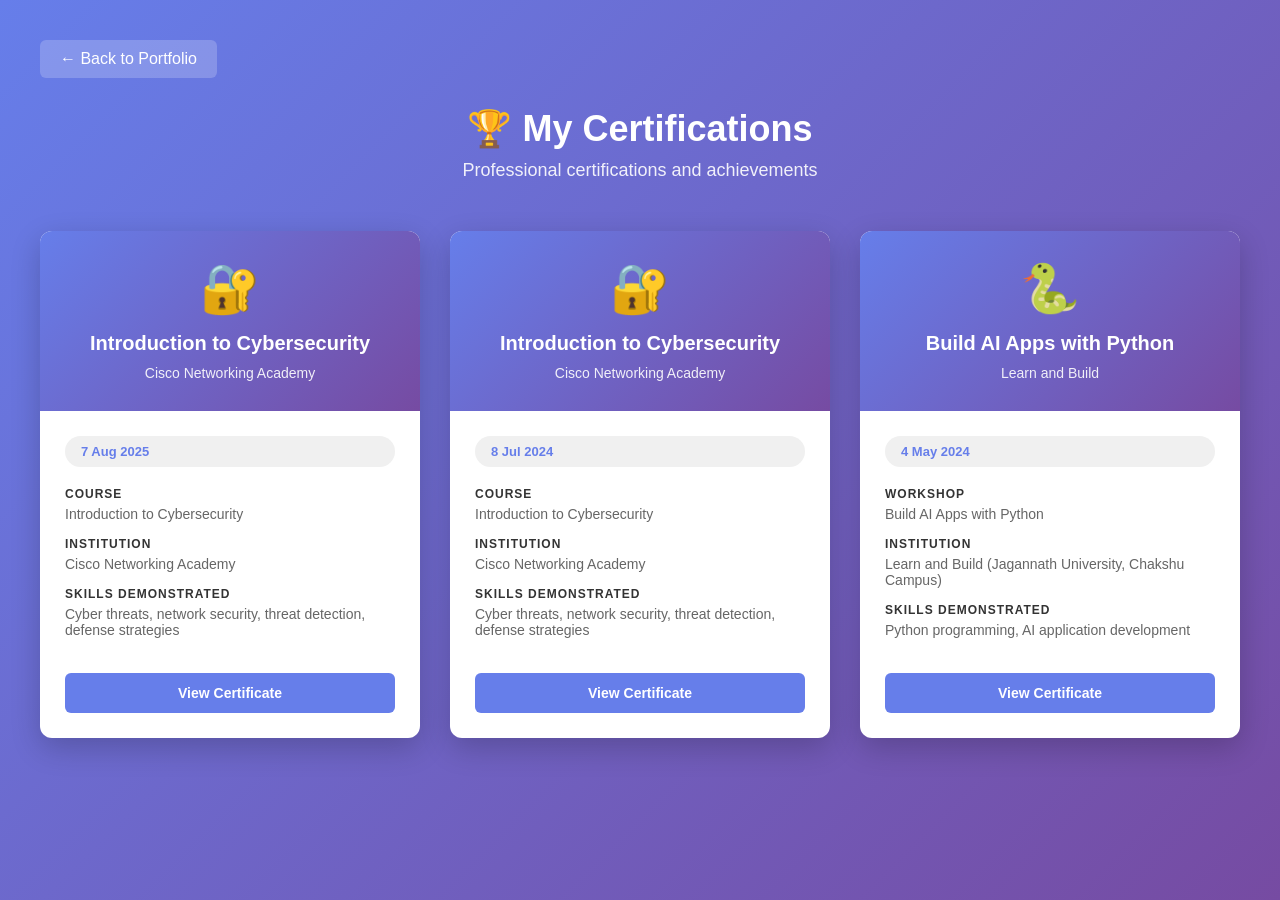
==== certificates.html @ 0ea15960 "Finalize portfolio website" ====
<!DOCTYPE html>
<html lang="en">
<head>
  <meta charset="UTF-8">
  <meta name="viewport" content="width=device-width, initial-scale=1.0">
  <title>Luv Kumar - Certifications</title>
  <style>
    * {
      margin: 0;
      padding: 0;
      box-sizing: border-box;
    }

    body {
      font-family: 'Segoe UI', Tahoma, Geneva, Verdana, sans-serif;
      background: linear-gradient(135deg, #667eea 0%, #764ba2 100%);
      min-height: 100vh;
      padding: 40px 20px;
    }

    .container {
      max-width: 1200px;
      margin: 0 auto;
    }

    header {
      text-align: center;
      color: white;
      margin-bottom: 50px;
    }

    header h1 {
      font-size: 36px;
      margin-bottom: 10px;
    }

    header p {
      font-size: 18px;
      opacity: 0.9;
    }

    .back-link {
      display: inline-block;
      margin-bottom: 30px;
      padding: 10px 20px;
      background: rgba(255, 255, 255, 0.2);
      color: white;
      text-decoration: none;
      border-radius: 6px;
      transition: all 0.2s ease;
    }

    .back-link:hover {
      background: rgba(255, 255, 255, 0.3);
    }

    .certificates-grid {
      display: grid;
      grid-template-columns: repeat(auto-fit, minmax(300px, 1fr));
      gap: 30px;
      margin-bottom: 50px;
    }

    .cert-card {
      background: white;
      border-radius: 12px;
      overflow: hidden;
      box-shadow: 0 10px 30px rgba(0, 0, 0, 0.2);
      transition: transform 0.3s ease, box-shadow 0.3s ease;
      display: flex;
      flex-direction: column;
    }

    .cert-card:hover {
      transform: translateY(-8px);
      box-shadow: 0 15px 40px rgba(0, 0, 0, 0.3);
    }

    .cert-header {
      background: linear-gradient(135deg, #667eea 0%, #764ba2 100%);
      color: white;
      padding: 30px 20px;
      text-align: center;
    }

    .cert-icon {
      font-size: 48px;
      margin-bottom: 15px;
    }

    .cert-header h2 {
      font-size: 20px;
      margin-bottom: 10px;
    }

    .cert-issuer {
      font-size: 14px;
      opacity: 0.9;
    }

    .cert-body {
      padding: 25px;
      flex: 1;
      display: flex;
      flex-direction: column;
    }

    .cert-details {
      margin-bottom: 20px;
      flex: 1;
    }

    .cert-detail-item {
      margin-bottom: 15px;
    }

    .cert-detail-label {
      font-weight: 600;
      color: #333;
      font-size: 12px;
      text-transform: uppercase;
      letter-spacing: 1px;
    }

    .cert-detail-value {
      color: #666;
      font-size: 14px;
      margin-top: 5px;
    }

    .cert-date {
      display: inline-block;
      background: #f0f0f0;
      color: #667eea;
      padding: 8px 16px;
      border-radius: 20px;
      font-size: 13px;
      font-weight: 600;
      margin-bottom: 20px;
    }

    .cert-actions {
      display: flex;
      gap: 10px;
    }

    .cert-btn {
      flex: 1;
      padding: 12px 16px;
      border: none;
      border-radius: 6px;
      font-size: 14px;
      font-weight: 600;
      cursor: pointer;
      transition: all 0.2s ease;
      text-decoration: none;
      text-align: center;
      display: inline-flex;
      align-items: center;
      justify-content: center;
    }

    .cert-btn-view {
      background: #667eea;
      color: white;
    }

    .cert-btn-view:hover {
      background: #5568d3;
    }

    .cert-btn-download {
      background: #f0f0f0;
      color: #333;
    }

    .cert-btn-download:hover {
      background: #e0e0e0;
    }

    .modal {
      display: none !important;
      position: fixed;
      top: 0;
      left: 0;
      width: 100%;
      height: 100%;
      background: rgba(0, 0, 0, 0.8) !important;
      z-index: 9999 !important;
      padding: 20px;
      overflow: auto;
    }

    .modal.active {
      display: flex !important;
      align-items: center;
      justify-content: center;
    }

    .modal-content {
      background: white;
      border-radius: 12px;
      max-width: 700px;
      width: 100%;
      position: relative;
      box-shadow: 0 20px 60px rgba(0, 0, 0, 0.3);
    }

    .modal-header {
      display: flex;
      justify-content: space-between;
      align-items: center;
      padding: 25px;
      border-bottom: 2px solid #f0f0f0;
      background: #f9f9f9;
    }

    .modal-header h2 {
      font-size: 22px;
      color: #333;
      margin: 0;
    }

    .modal-close {
      background: none;
      border: none;
      font-size: 32px;
      color: #999;
      cursor: pointer;
      transition: color 0.2s ease;
      padding: 0;
      width: 40px;
      height: 40px;
      display: flex;
      align-items: center;
      justify-content: center;
    }

    .modal-close:hover {
      color: #667eea;
    }

    .modal-body {
      padding: 40px 30px;
      text-align: center;
      background: white;
    }


    .modal-body img {
      max-width: 100%;
      height: auto;
      border-radius: 6px;
    }

    .cert-download-btn {
      display: inline-block;
      margin-top: 20px;
      padding: 12px 30px;
      background: var(--primary);
      color: white;
      text-decoration: none;
      border-radius: 6px;
      font-weight: 600;
      transition: background 0.2s ease;
    }

    .cert-download-btn:hover {
      background: #1e40af;
    }

    .certificate-preview {
      background: #f5f5f5;
      padding: 40px;
      border-radius: 6px;
      margin-bottom: 20px;
      text-align: center;
      color: #999;
    }

    @media (max-width: 768px) {
      header h1 {
        font-size: 28px;
      }

      .certificates-grid {
        grid-template-columns: 1fr;
      }

      .modal-body {
        padding: 20px;
      }
    }
  </style>
</head>
<body>
  <div class="container">
    <a href="index.html" class="back-link">← Back to Portfolio</a>

    <header>
      <h1>🏆 My Certifications</h1>
      <p>Professional certifications and achievements</p>
    </header>

    <div class="certificates-grid">
      <!-- Certificate 1 -->
      <div class="cert-card">
        <div class="cert-header">
          <div class="cert-icon">🔐</div>
          <h2>Introduction to Cybersecurity</h2>
          <div class="cert-issuer">Cisco Networking Academy</div>
        </div>
        <div class="cert-body">
          <span class="cert-date">7 Aug 2025</span>
          <div class="cert-details">
            <div class="cert-detail-item">
              <div class="cert-detail-label">Course</div>
              <div class="cert-detail-value">Introduction to Cybersecurity</div>
            </div>
            <div class="cert-detail-item">
              <div class="cert-detail-label">Institution</div>
              <div class="cert-detail-value">Cisco Networking Academy</div>
            </div>
            <div class="cert-detail-item">
              <div class="cert-detail-label">Skills Demonstrated</div>
              <div class="cert-detail-value">Cyber threats, network security, threat detection, defense strategies</div>
            </div>
          </div>
          <div class="cert-actions">
            <button class="cert-btn cert-btn-view" onclick="openModal('cert1')">View Certificate</button>
          </div>
        </div>
      </div>

      <!-- Certificate 2 -->
      <div class="cert-card">
        <div class="cert-header">
          <div class="cert-icon">🔐</div>
          <h2>Introduction to Cybersecurity</h2>
          <div class="cert-issuer">Cisco Networking Academy</div>
        </div>
        <div class="cert-body">
          <span class="cert-date">8 Jul 2024</span>
          <div class="cert-details">
            <div class="cert-detail-item">
              <div class="cert-detail-label">Course</div>
              <div class="cert-detail-value">Introduction to Cybersecurity</div>
            </div>
            <div class="cert-detail-item">
              <div class="cert-detail-label">Institution</div>
              <div class="cert-detail-value">Cisco Networking Academy</div>
            </div>
            <div class="cert-detail-item">
              <div class="cert-detail-label">Skills Demonstrated</div>
              <div class="cert-detail-value">Cyber threats, network security, threat detection, defense strategies</div>
            </div>
          </div>
          <div class="cert-actions">
            <button class="cert-btn cert-btn-view" onclick="openModal('cert2')">View Certificate</button>
          </div>
        </div>
      </div>

      <!-- Certificate 3 -->
      <div class="cert-card">
        <div class="cert-header">
          <div class="cert-icon">🐍</div>
          <h2>Build AI Apps with Python</h2>
          <div class="cert-issuer">Learn and Build</div>
        </div>
        <div class="cert-body">
          <span class="cert-date">4 May 2024</span>
          <div class="cert-details">
            <div class="cert-detail-item">
              <div class="cert-detail-label">Workshop</div>
              <div class="cert-detail-value">Build AI Apps with Python</div>
            </div>
            <div class="cert-detail-item">
              <div class="cert-detail-label">Institution</div>
              <div class="cert-detail-value">Learn and Build (Jagannath University, Chakshu Campus)</div>
            </div>
            <div class="cert-detail-item">
              <div class="cert-detail-label">Skills Demonstrated</div>
              <div class="cert-detail-value">Python programming, AI application development</div>
            </div>
          </div>
          <div class="cert-actions">
            <button class="cert-btn cert-btn-view" onclick="openModal('cert3')">View Certificate</button>
          </div>
        </div>
      </div>
    </div>
  </div>

  <div id="cert1Modal" class="modal">
    <div class="modal-content">
      <div class="modal-header">
        <h2>Introduction to Cybersecurity (Aug 2025)</h2>
        <button class="modal-close" onclick="closeModal('cert1')">×</button>
      </div>
      <div class="modal-body">
        <div class="certificate-preview">📄 Certificate PDF File</div>
        <p style="color: #666; margin-bottom: 10px;"><strong>Issued by:</strong> Cisco Networking Academy</p>
        <p style="color: #666; margin-bottom: 20px;"><strong>Completion Date:</strong> 7 August 2025</p>
        <a href="Introduction_to_Cybersecurity_certificate_krishshukla10000-gmail-com.pdf" download class="cert-download-btn">⬇ Download Certificate</a>
      </div>
    </div>
  </div>

  <div id="cert2Modal" class="modal">
    <div class="modal-content">
      <div class="modal-header">
        <h2>Introduction to Cybersecurity (Jul 2024)</h2>
        <button class="modal-close" onclick="closeModal('cert2')">×</button>
      </div>
      <div class="modal-body">
        <div class="certificate-preview">📄 Certificate PDF File</div>
        <p style="color: #666; margin-bottom: 10px;"><strong>Issued by:</strong> Cisco Networking Academy</p>
        <p style="color: #666; margin-bottom: 20px;"><strong>Completion Date:</strong> 8 July 2024</p>
        <a href="LuvKumar-JNUJ_July24_CYB_-certificate.pdf" download class="cert-download-btn">⬇ Download Certificate</a>
      </div>
    </div>
  </div>

  <div id="cert3Modal" class="modal">
    <div class="modal-content">
      <div class="modal-header">
        <h2>Build AI Apps with Python</h2>
        <button class="modal-close" onclick="closeModal('cert3')">×</button>
      </div>
      <div class="modal-body">
        <div class="certificate-preview">📄 Certificate PDF File</div>
        <p style="color: #666; margin-bottom: 10px;"><strong>Issued by:</strong> Learn and Build (Jagannath University)</p>
        <p style="color: #666; margin-bottom: 20px;"><strong>Completion Date:</strong> 4 May 2024</p>
        <a href="luv-kumar-certificate.pdf" download class="cert-download-btn">⬇ Download Certificate</a>
      </div>
    </div>
  </div>

  <script>
    function openModal(certId) {
      const modal = document.getElementById(certId + 'Modal');
      if (modal) {
        modal.classList.add('active');
      }
    }

    function closeModal(certId) {
      const modal = document.getElementById(certId + 'Modal');
      if (modal) {
        modal.classList.remove('active');
      }
    }

    // Close modal when clicking the close button
    document.querySelectorAll('.modal-close').forEach(btn => {
      btn.addEventListener('click', function(e) {
        e.stopPropagation();
        this.closest('.modal').classList.remove('active');
      });
    });

    // Close modal when clicking outside
    document.querySelectorAll('.modal').forEach(modal => {
      modal.addEventListener('click', function(e) {
        if (e.target === this) {
          this.classList.remove('active');
        }
      });
    });

    // Close on Escape key
    document.addEventListener('keydown', function(e) {
      if (e.key === 'Escape') {
        document.querySelectorAll('.modal.active').forEach(modal => {
          modal.classList.remove('active');
        });
      }
    });
  </script>
</body>
</html>
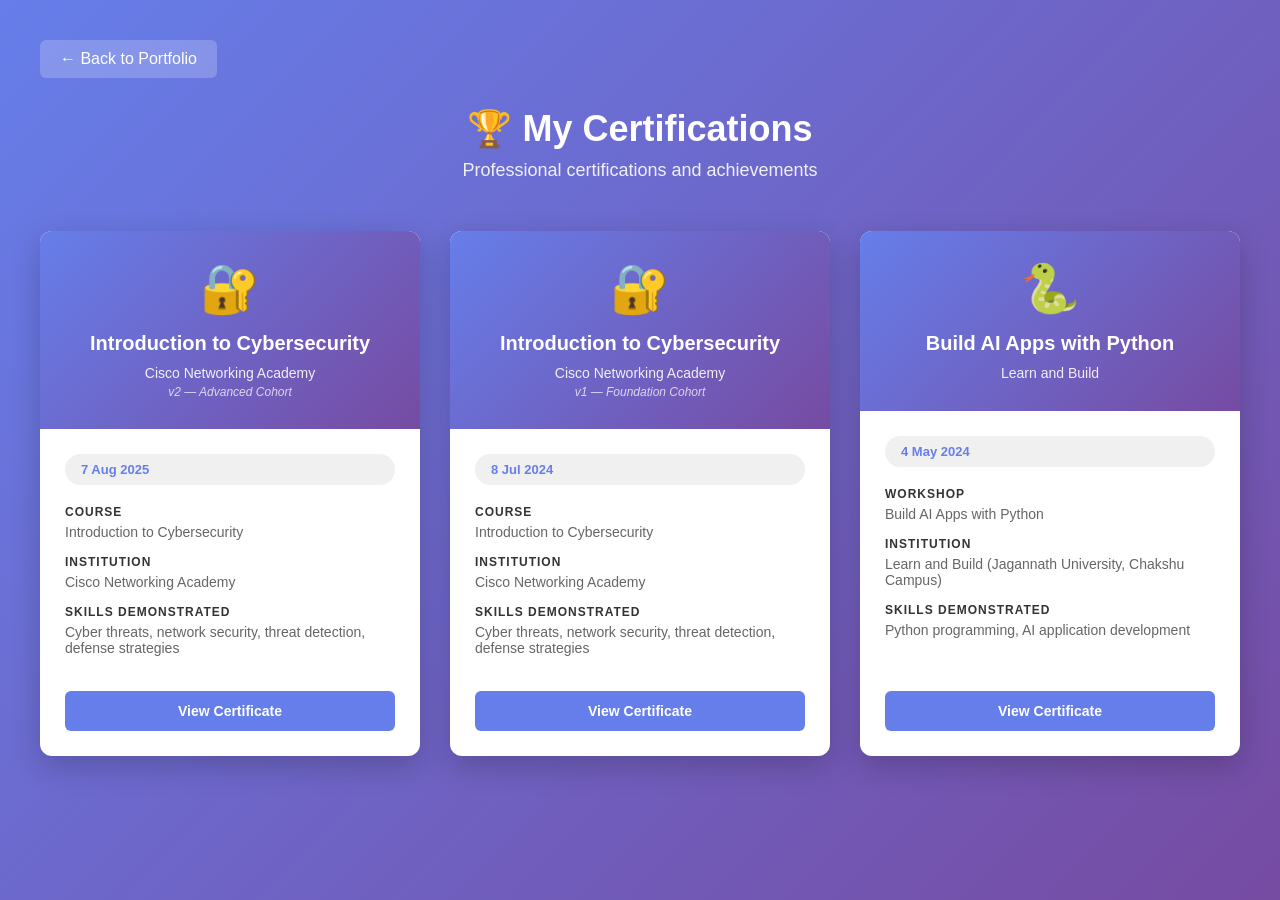
==== commit 512234be: "Fix bugs, improve accessibility, add projects and polish UI" ====
--- a/certificates.html
+++ b/certificates.html
@@ -96,6 +96,13 @@
     .cert-issuer {
       font-size: 14px;
       opacity: 0.9;
+    }
+
+    .cert-cohort {
+      font-size: 12px;
+      opacity: 0.75;
+      font-style: italic;
+      margin-top: 4px;
     }
 
     .cert-body {
@@ -257,7 +264,7 @@
       display: inline-block;
       margin-top: 20px;
       padding: 12px 30px;
-      background: var(--primary);
+      background: #2563eb;
       color: white;
       text-decoration: none;
       border-radius: 6px;
@@ -309,6 +316,7 @@
           <div class="cert-icon">🔐</div>
           <h2>Introduction to Cybersecurity</h2>
           <div class="cert-issuer">Cisco Networking Academy</div>
+          <div class="cert-cohort">v2 — Advanced Cohort</div>
         </div>
         <div class="cert-body">
           <span class="cert-date">7 Aug 2025</span>
@@ -338,6 +346,7 @@
           <div class="cert-icon">🔐</div>
           <h2>Introduction to Cybersecurity</h2>
           <div class="cert-issuer">Cisco Networking Academy</div>
+          <div class="cert-cohort">v1 — Foundation Cohort</div>
         </div>
         <div class="cert-body">
           <span class="cert-date">8 Jul 2024</span>
@@ -442,6 +451,9 @@
       const modal = document.getElementById(certId + 'Modal');
       if (modal) {
         modal.classList.add('active');
+        // Move focus into the modal for accessibility
+        const firstFocusable = modal.querySelector('button, a, [tabindex]');
+        if (firstFocusable) firstFocusable.focus();
       }
     }
 
@@ -449,6 +461,9 @@
       const modal = document.getElementById(certId + 'Modal');
       if (modal) {
         modal.classList.remove('active');
+        // Return focus to the button that opened this modal
+        const trigger = document.querySelector(`[onclick="openModal('${certId}')"]`);
+        if (trigger) trigger.focus();
       }
     }
 
@@ -477,6 +492,34 @@
         });
       }
     });
+
+    // Focus trap: keep Tab/Shift+Tab within the open modal
+    document.addEventListener('keydown', function(e) {
+      if (e.key !== 'Tab') return;
+      const activeModal = document.querySelector('.modal.active');
+      if (!activeModal) return;
+
+      const focusable = Array.from(
+        activeModal.querySelectorAll('button, a[href], input, textarea, select, [tabindex]:not([tabindex="-1"])')
+      ).filter(el => !el.disabled && el.offsetParent !== null);
+
+      if (focusable.length === 0) return;
+
+      const first = focusable[0];
+      const last = focusable[focusable.length - 1];
+
+      if (e.shiftKey) {
+        if (document.activeElement === first) {
+          e.preventDefault();
+          last.focus();
+        }
+      } else {
+        if (document.activeElement === last) {
+          e.preventDefault();
+          first.focus();
+        }
+      }
+    });
   </script>
 </body>
 </html>
